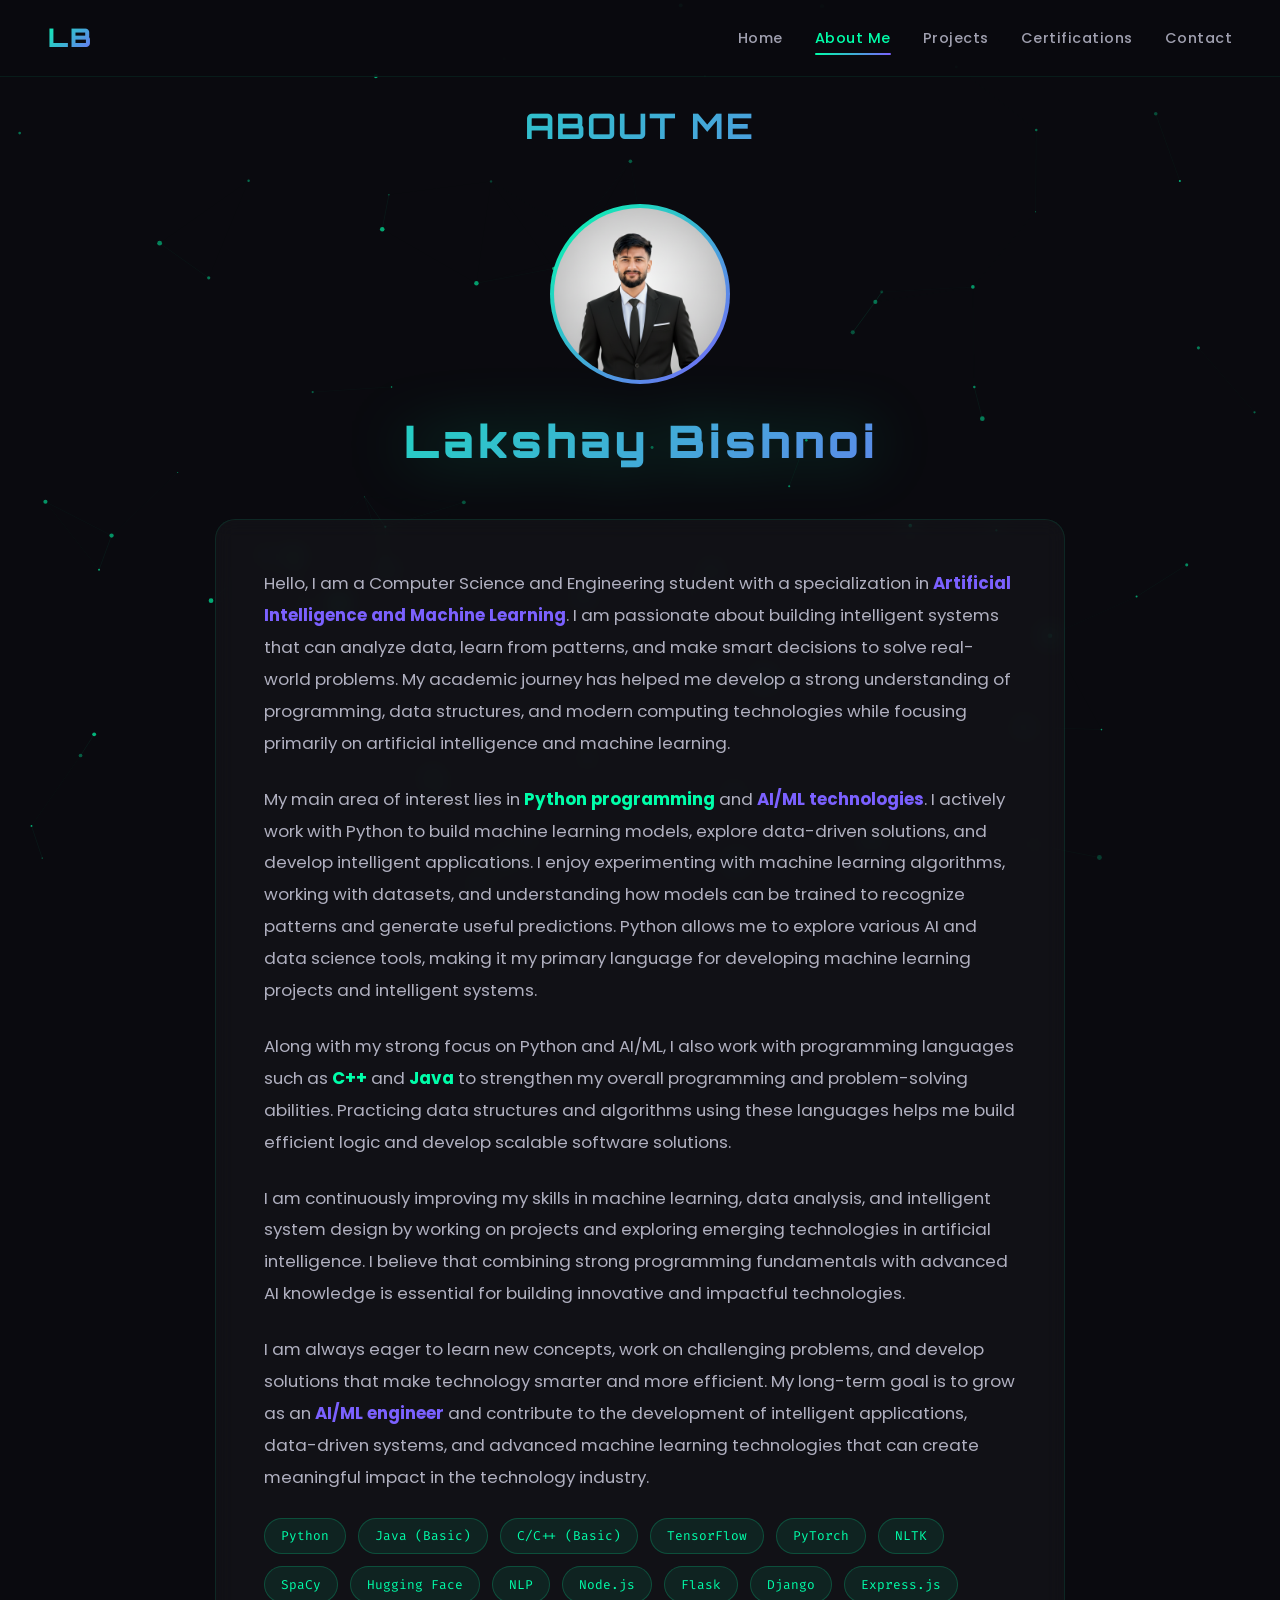
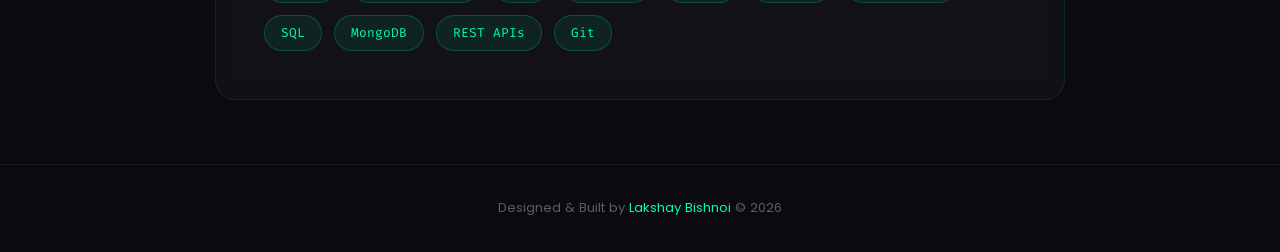
==== about.html @ dfe82d20 "Initial protfolio commit" ====
<!DOCTYPE html>
<html lang="en">
<head>
  <meta charset="UTF-8" />
  <meta name="viewport" content="width=device-width, initial-scale=1.0" />
  <title>About Me | Lakshay Bishnoi</title>
  <meta name="description" content="About Lakshay Bishnoi — CSE student, AI/ML enthusiast, and backend developer." />

  <link rel="preconnect" href="https://fonts.googleapis.com" />
  <link rel="preconnect" href="https://fonts.gstatic.com" crossorigin />
  <link href="https://fonts.googleapis.com/css2?family=Orbitron:wght@400;600;700;900&family=Poppins:wght@300;400;500;600;700&family=Fira+Code:wght@400;500&display=swap" rel="stylesheet" />

  <link rel="stylesheet" href="style.css" />
</head>
<body>

  <canvas id="particles-canvas"></canvas>

  <!-- Navigation -->
  <nav class="navbar">
    <a href="index.html" class="nav-logo">LB</a>
    <div class="hamburger">
      <span></span>
      <span></span>
      <span></span>
    </div>
    <ul class="nav-links">
      <li><a href="index.html">Home</a></li>
      <li><a href="about.html" class="active">About Me</a></li>
      <li><a href="projects.html">Projects</a></li>
      <li><a href="certifications.html">Certifications</a></li>
      <li><a href="contact.html">Contact</a></li>
    </ul>
  </nav>

  <!-- ===== About Section ===== -->
  <section id="about" class="page-section">
    <h2 class="section-title reveal">About Me</h2>

    <!-- Profile Photo -->
    <div class="profile-card reveal">
      <div class="profile-img-wrapper">
        <img src="imgs/1761289062014.jpg.jpeg" alt="Lakshay Bishnoi" class="profile-img" />
      </div>
      <h3 class="profile-name-hero">Lakshay Bishnoi</h3>
    </div>

    <div class="about-content reveal">
      <p class="about-text">
        Hello, I am a Computer Science and Engineering student with a specialization in <strong style="color:#7b61ff;">Artificial Intelligence and Machine Learning</strong>. I am passionate about building intelligent systems that can analyze data, learn from patterns, and make smart decisions to solve real-world problems. My academic journey has helped me develop a strong understanding of programming, data structures, and modern computing technologies while focusing primarily on artificial intelligence and machine learning.
      </p>
      <p class="about-text">
        My main area of interest lies in <strong style="color:#00ffaa;">Python programming</strong> and <strong style="color:#7b61ff;">AI/ML technologies</strong>. I actively work with Python to build machine learning models, explore data-driven solutions, and develop intelligent applications. I enjoy experimenting with machine learning algorithms, working with datasets, and understanding how models can be trained to recognize patterns and generate useful predictions. Python allows me to explore various AI and data science tools, making it my primary language for developing machine learning projects and intelligent systems.
      </p>
      <p class="about-text">
        Along with my strong focus on Python and AI/ML, I also work with programming languages such as <strong style="color:#00ffaa;">C++</strong> and <strong style="color:#00ffaa;">Java</strong> to strengthen my overall programming and problem-solving abilities. Practicing data structures and algorithms using these languages helps me build efficient logic and develop scalable software solutions.
      </p>
      <p class="about-text">
        I am continuously improving my skills in machine learning, data analysis, and intelligent system design by working on projects and exploring emerging technologies in artificial intelligence. I believe that combining strong programming fundamentals with advanced AI knowledge is essential for building innovative and impactful technologies.
      </p>
      <p class="about-text">
        I am always eager to learn new concepts, work on challenging problems, and develop solutions that make technology smarter and more efficient. My long-term goal is to grow as an <strong style="color:#7b61ff;">AI/ML engineer</strong> and contribute to the development of intelligent applications, data-driven systems, and advanced machine learning technologies that can create meaningful impact in the technology industry.
      </p>
      <div class="tech-stack">
        <span class="tech-tag">Python</span>
        <span class="tech-tag">Java (Basic)</span>
        <span class="tech-tag">C/C++ (Basic)</span>
        <span class="tech-tag">TensorFlow</span>
        <span class="tech-tag">PyTorch</span>
        <span class="tech-tag">NLTK</span>
        <span class="tech-tag">SpaCy</span>
        <span class="tech-tag">Hugging Face</span>
        <span class="tech-tag">NLP</span>
        <span class="tech-tag">Node.js</span>
        <span class="tech-tag">Flask</span>
        <span class="tech-tag">Django</span>
        <span class="tech-tag">Express.js</span>
        <span class="tech-tag">SQL</span>
        <span class="tech-tag">MongoDB</span>
        <span class="tech-tag">REST APIs</span>
        <span class="tech-tag">Git</span>
      </div>
    </div>
  </section>

  <footer class="footer">
    <p>Designed &amp; Built by <span>Lakshay Bishnoi</span> &copy; 2026</p>
  </footer>

  <script src="script.js"></script>
</body>
</html>
---- style.css ----
/* ===== CSS Reset & Base ===== */
*,
*::before,
*::after {
  margin: 0;
  padding: 0;
  box-sizing: border-box;
}

html {
  scroll-behavior: smooth;
  font-size: 16px;
}

body {
  font-family: 'Poppins', sans-serif;
  background: #0a0a0f;
  color: #e0e0e0;
  overflow-x: hidden;
  line-height: 1.7;
}

a {
  text-decoration: none;
  color: inherit;
}

ul {
  list-style: none;
}

/* ===== Animated Background Canvas ===== */
#particles-canvas {
  position: fixed;
  top: 0;
  left: 0;
  width: 100%;
  height: 100%;
  z-index: 0;
  pointer-events: none;
}

/* ===== Navigation ===== */
.navbar {
  position: fixed;
  top: 0;
  right: 0;
  left: 0;
  z-index: 1000;
  display: flex;
  justify-content: space-between;
  align-items: center;
  padding: 1rem 3rem;
  background: rgba(10, 10, 15, 0.85);
  backdrop-filter: blur(12px);
  border-bottom: 1px solid rgba(0, 255, 170, 0.08);
  transition: background 0.3s ease;
}

.nav-logo {
  font-family: 'Orbitron', sans-serif;
  font-size: 1.6rem;
  font-weight: 900;
  background: linear-gradient(135deg, #00ffaa, #7b61ff);
  -webkit-background-clip: text;
  -webkit-text-fill-color: transparent;
  background-clip: text;
  letter-spacing: 2px;
  transition: filter 0.3s ease;
}

.nav-logo:hover {
  filter: brightness(1.3) drop-shadow(0 0 10px rgba(0, 255, 170, 0.4));
}

.navbar.scrolled {
  background: rgba(10, 10, 15, 0.95);
  box-shadow: 0 2px 30px rgba(0, 255, 170, 0.06);
}

.nav-links {
  display: flex;
  gap: 2rem;
  align-items: center;
}

.nav-links a {
  font-family: 'Poppins', sans-serif;
  font-size: 0.9rem;
  font-weight: 500;
  color: #a0a0b0;
  letter-spacing: 0.5px;
  padding: 0.4rem 0;
  position: relative;
  transition: color 0.3s ease;
}

.nav-links a::after {
  content: '';
  position: absolute;
  bottom: 0;
  left: 0;
  width: 0;
  height: 2px;
  background: linear-gradient(90deg, #00ffaa, #7b61ff);
  transition: width 0.3s ease;
  border-radius: 2px;
}

.nav-links a:hover {
  color: #00ffaa;
}

.nav-links a:hover::after,
.nav-links a.active::after {
  width: 100%;
}

.nav-links a.active {
  color: #00ffaa;
}

/* Hamburger Menu */
.hamburger {
  display: none;
  flex-direction: column;
  gap: 5px;
  cursor: pointer;
  z-index: 1001;
  padding: 5px;
}

.hamburger span {
  width: 28px;
  height: 3px;
  background: #00ffaa;
  border-radius: 3px;
  transition: all 0.3s ease;
}

.hamburger.active span:nth-child(1) {
  transform: rotate(45deg) translate(5px, 6px);
}

.hamburger.active span:nth-child(2) {
  opacity: 0;
}

.hamburger.active span:nth-child(3) {
  transform: rotate(-45deg) translate(5px, -6px);
}

/* ===== Sections Common ===== */
section {
  position: relative;
  z-index: 1;
  min-height: 100vh;
  padding: 7rem 5% 4rem;
}

.page-section {
  display: flex;
  flex-direction: column;
  justify-content: center;
  padding-top: 6rem;
}

.section-title {
  font-family: 'Orbitron', sans-serif;
  font-size: 2.2rem;
  font-weight: 700;
  text-align: center;
  margin-bottom: 3rem;
  background: linear-gradient(135deg, #00ffaa, #7b61ff);
  -webkit-background-clip: text;
  -webkit-text-fill-color: transparent;
  background-clip: text;
  letter-spacing: 2px;
  text-transform: uppercase;
}

/* ===== Hero / Home Section ===== */
.hero {
  display: flex;
  flex-direction: column;
  justify-content: center;
  align-items: center;
  min-height: 100vh;
  text-align: center;
  padding-top: 0;
}

.hero-subtitle {
  font-family: 'Poppins', sans-serif;
  font-size: 1.1rem;
  color: #a0a0b0;
  letter-spacing: 4px;
  text-transform: uppercase;
  margin-bottom: 1rem;
  opacity: 0;
  animation: fadeInUp 1s ease 0.3s forwards;
}

.hero-name {
  font-family: 'Orbitron', sans-serif;
  font-size: clamp(2.8rem, 8vw, 6rem);
  font-weight: 900;
  letter-spacing: 4px;
  line-height: 1.1;
  margin-bottom: 1.2rem;
  position: relative;
  background: linear-gradient(135deg, #00ffaa 0%, #7b61ff 50%, #00ffaa 100%);
  background-size: 200% auto;
  -webkit-background-clip: text;
  -webkit-text-fill-color: transparent;
  background-clip: text;
  animation: gradientShift 4s ease infinite, fadeInUp 1s ease 0.5s forwards, glowPulse 3s ease-in-out infinite;
  opacity: 0;
  filter: drop-shadow(0 0 30px rgba(0, 255, 170, 0.3));
}

.hero-tagline {
  font-family: 'Fira Code', monospace;
  font-size: 1.05rem;
  color: #7a7a8e;
  margin-bottom: 2.5rem;
  opacity: 0;
  animation: fadeInUp 1s ease 0.7s forwards;
}

.hero-tagline .cursor {
  display: inline-block;
  width: 2px;
  height: 1.1em;
  background: #00ffaa;
  margin-left: 2px;
  animation: blink 1s step-end infinite;
  vertical-align: text-bottom;
}

.hero-cta {
  display: inline-block;
  padding: 0.85rem 2.5rem;
  border: 2px solid #00ffaa;
  border-radius: 50px;
  font-family: 'Poppins', sans-serif;
  font-size: 0.95rem;
  font-weight: 600;
  color: #00ffaa;
  letter-spacing: 1px;
  transition: all 0.4s ease;
  opacity: 0;
  animation: fadeInUp 1s ease 0.9s forwards;
  position: relative;
  overflow: hidden;
}

.hero-cta::before {
  content: '';
  position: absolute;
  top: 0;
  left: -100%;
  width: 100%;
  height: 100%;
  background: linear-gradient(135deg, #00ffaa, #7b61ff);
  transition: left 0.4s ease;
  z-index: -1;
}

.hero-cta:hover {
  color: #0a0a0f;
  border-color: transparent;
  transform: translateY(-2px);
  box-shadow: 0 8px 30px rgba(0, 255, 170, 0.3);
}

.hero-cta:hover::before {
  left: 0;
}

/* ===== Profile Photo Card ===== */
.profile-card {
  text-align: center;
  margin-bottom: 2.5rem;
}

.profile-img-wrapper {
  width: 180px;
  height: 180px;
  margin: 0 auto 1.2rem;
  border-radius: 50%;
  padding: 4px;
  background: linear-gradient(135deg, #00ffaa, #7b61ff);
  display: flex;
  align-items: center;
  justify-content: center;
  transition: transform 0.4s ease, box-shadow 0.4s ease;
}

.profile-img-wrapper:hover {
  transform: scale(1.05);
  box-shadow: 0 0 40px rgba(0, 255, 170, 0.3), 0 0 80px rgba(123, 97, 255, 0.15);
}

.profile-img {
  width: 100%;
  height: 100%;
  border-radius: 50%;
  object-fit: cover;
  background: #0a0a0f;
}

.profile-name {
  font-family: 'Orbitron', sans-serif;
  font-size: 1.5rem;
  font-weight: 700;
  background: linear-gradient(135deg, #00ffaa, #7b61ff);
  -webkit-background-clip: text;
  -webkit-text-fill-color: transparent;
  background-clip: text;
  letter-spacing: 2px;
}

.profile-name-hero {
  font-family: 'Orbitron', sans-serif;
  font-size: clamp(1.8rem, 4vw, 2.8rem);
  font-weight: 900;
  letter-spacing: 4px;
  margin-top: 1rem;
  background: linear-gradient(135deg, #00ffaa 0%, #7b61ff 50%, #00ffaa 100%);
  background-size: 200% auto;
  -webkit-background-clip: text;
  -webkit-text-fill-color: transparent;
  background-clip: text;
  animation: gradientShift 4s ease infinite, glowPulse 3s ease-in-out infinite;
  filter: drop-shadow(0 0 30px rgba(0, 255, 170, 0.3));
}

/* ===== About Section ===== */
.about-content {
  max-width: 850px;
  margin: 0 auto;
  background: rgba(255, 255, 255, 0.03);
  border: 1px solid rgba(0, 255, 170, 0.1);
  border-radius: 20px;
  padding: 3rem;
  backdrop-filter: blur(10px);
  transition: transform 0.3s ease, box-shadow 0.3s ease;
}

.about-content:hover {
  transform: translateY(-5px);
  box-shadow: 0 15px 50px rgba(0, 255, 170, 0.08);
}

.about-text {
  font-size: 1.05rem;
  color: #b0b0c0;
  margin-bottom: 1.5rem;
  line-height: 1.9;
}

.about-text:last-child {
  margin-bottom: 0;
}

.tech-stack {
  display: flex;
  flex-wrap: wrap;
  gap: 0.75rem;
  margin-top: 1.5rem;
}

.tech-tag {
  padding: 0.4rem 1rem;
  background: rgba(0, 255, 170, 0.08);
  border: 1px solid rgba(0, 255, 170, 0.2);
  border-radius: 25px;
  font-family: 'Fira Code', monospace;
  font-size: 0.8rem;
  color: #00ffaa;
  transition: all 0.3s ease;
}

.tech-tag:hover {
  background: rgba(0, 255, 170, 0.15);
  transform: translateY(-2px);
  box-shadow: 0 5px 15px rgba(0, 255, 170, 0.1);
}

/* ===== Projects Section ===== */
.projects-grid {
  display: grid;
  grid-template-columns: repeat(auto-fit, minmax(320px, 1fr));
  gap: 2rem;
  max-width: 1200px;
  margin: 0 auto;
}

.project-card {
  background: rgba(255, 255, 255, 0.03);
  border: 1px solid rgba(123, 97, 255, 0.15);
  border-radius: 16px;
  padding: 2rem;
  transition: all 0.4s ease;
  position: relative;
  overflow: hidden;
}

.project-card::before {
  content: '';
  position: absolute;
  top: 0;
  left: 0;
  right: 0;
  height: 3px;
  background: linear-gradient(90deg, #00ffaa, #7b61ff);
  transform: scaleX(0);
  transition: transform 0.4s ease;
  transform-origin: left;
}

.project-card:hover {
  transform: translateY(-8px);
  border-color: rgba(0, 255, 170, 0.3);
  box-shadow: 0 20px 60px rgba(0, 255, 170, 0.08);
}

.project-card:hover::before {
  transform: scaleX(1);
}

.project-icon {
  font-size: 2.2rem;
  margin-bottom: 1rem;
}

.project-title {
  font-family: 'Orbitron', sans-serif;
  font-size: 1.15rem;
  font-weight: 700;
  color: #f0f0f0;
  margin-bottom: 0.8rem;
}

.project-desc {
  font-size: 0.92rem;
  color: #8a8a9e;
  margin-bottom: 1.5rem;
  line-height: 1.7;
}

.project-tech {
  display: flex;
  flex-wrap: wrap;
  gap: 0.5rem;
  margin-bottom: 1.5rem;
}

.project-tech span {
  padding: 0.25rem 0.7rem;
  background: rgba(123, 97, 255, 0.1);
  border-radius: 12px;
  font-family: 'Fira Code', monospace;
  font-size: 0.72rem;
  color: #7b61ff;
}

.project-link {
  display: inline-flex;
  align-items: center;
  gap: 0.5rem;
  font-size: 0.9rem;
  font-weight: 500;
  color: #00ffaa;
  transition: all 0.3s ease;
}

.project-link:hover {
  gap: 0.8rem;
  filter: brightness(1.2);
}

.project-link svg {
  width: 18px;
  height: 18px;
  transition: transform 0.3s ease;
}

.project-link:hover svg {
  transform: translateX(3px);
}

.project-links {
  display: flex;
  gap: 1.5rem;
  flex-wrap: wrap;
}

.live-link {
  color: #7b61ff;
}

.live-link:hover {
  filter: brightness(1.3);
}

/* ===== Certifications Section ===== */
.certs-grid {
  display: grid;
  grid-template-columns: repeat(auto-fit, minmax(280px, 1fr));
  gap: 1.8rem;
  max-width: 1200px;
  margin: 0 auto;
}

.cert-card {
  background: rgba(255, 255, 255, 0.03);
  border: 1px solid rgba(123, 97, 255, 0.12);
  border-radius: 16px;
  padding: 1.8rem;
  text-align: center;
  transition: all 0.4s ease;
  position: relative;
  overflow: hidden;
}

.cert-card::after {
  content: '';
  position: absolute;
  inset: 0;
  background: linear-gradient(135deg, rgba(0, 255, 170, 0.05), rgba(123, 97, 255, 0.05));
  opacity: 0;
  transition: opacity 0.4s ease;
}

.cert-card:hover {
  transform: translateY(-8px) scale(1.02);
  border-color: rgba(0, 255, 170, 0.25);
  box-shadow: 0 20px 50px rgba(0, 255, 170, 0.1);
}

.cert-card:hover::after {
  opacity: 1;
}

.cert-card > * {
  position: relative;
  z-index: 1;
}

.cert-icon {
  font-size: 2.5rem;
  margin-bottom: 1rem;
  display: block;
}

.cert-img {
  width: 100%;
  border-radius: 10px;
  margin-bottom: 1rem;
  object-fit: cover;
  transition: transform 0.4s ease;
}

.cert-card:hover .cert-img {
  transform: scale(1.03);
}

.cert-title {
  font-family: 'Orbitron', sans-serif;
  font-size: 0.95rem;
  font-weight: 600;
  color: #e0e0e0;
  margin-bottom: 0.5rem;
}

.cert-issuer {
  font-size: 0.82rem;
  color: #7a7a8e;
  margin-bottom: 0.3rem;
}

.cert-download {
  display: inline-block;
  margin-top: 0.8rem;
  padding: 0.45rem 1.1rem;
  font-size: 0.8rem;
  font-family: 'Fira Code', monospace;
  color: #00ffaa;
  border: 1px solid #00ffaa;
  border-radius: 6px;
  text-decoration: none;
  transition: background 0.3s, color 0.3s, box-shadow 0.3s;
}
.cert-download:hover {
  background: #00ffaa;
  color: #0a0a0f;
  box-shadow: 0 0 12px rgba(0, 255, 170, 0.4);
}

.cert-date {
  font-family: 'Fira Code', monospace;
  font-size: 0.75rem;
  color: #00ffaa;
  opacity: 0.7;
}

/* ===== Download CV Button ===== */
.download-cv-btn {
  position: fixed;
  bottom: 2rem;
  left: 2rem;
  display: flex;
  align-items: center;
  gap: 0.5rem;
  padding: 0.7rem 1.4rem;
  font-family: 'Fira Code', monospace;
  font-size: 0.85rem;
  color: #00ffaa;
  background: rgba(10, 10, 15, 0.85);
  border: 1px solid #00ffaa;
  border-radius: 8px;
  text-decoration: none;
  backdrop-filter: blur(10px);
  transition: background 0.3s, color 0.3s, box-shadow 0.3s, transform 0.3s;
  z-index: 999;
}
.download-cv-btn:hover {
  background: #00ffaa;
  color: #0a0a0f;
  box-shadow: 0 0 20px rgba(0, 255, 170, 0.5);
  transform: translateY(-2px);
}
.download-cv-btn svg {
  flex-shrink: 0;
}

/* ===== Download Portfolio Button (Lower Right) ===== */
.download-portfolio-btn {
  position: fixed;
  bottom: 2rem;
  right: 2rem;
  width: 50px;
  height: 50px;
  display: flex;
  align-items: center;
  justify-content: center;
  color: #00ffaa;
  background: rgba(10, 10, 15, 0.85);
  border: 1px solid #00ffaa;
  border-radius: 50%;
  cursor: pointer;
  backdrop-filter: blur(10px);
  transition: background 0.3s, color 0.3s, box-shadow 0.3s, transform 0.3s;
  z-index: 999;
}
.download-portfolio-btn:hover {
  background: #00ffaa;
  color: #0a0a0f;
  box-shadow: 0 0 20px rgba(0, 255, 170, 0.5);
  transform: translateY(-2px);
}

@media print {
  .navbar, .download-cv-btn, .download-portfolio-btn, #particles-canvas, .footer {
    display: none !important;
  }
  body {
    background: #fff;
    color: #111;
  }
  .hero-name {
    background: none;
    -webkit-text-fill-color: #111;
    color: #111;
  }
}

/* ===== Contact Section ===== */
.contact-wrapper {
  max-width: 700px;
  margin: 0 auto;
  text-align: center;
}

.contact-text {
  font-size: 1.1rem;
  color: #8a8a9e;
  margin-bottom: 2.5rem;
  line-height: 1.8;
}

.contact-links {
  display: flex;
  justify-content: center;
  gap: 2rem;
  flex-wrap: wrap;
}

.contact-item {
  display: flex;
  flex-direction: column;
  align-items: center;
  gap: 0.7rem;
  padding: 1.5rem 2rem;
  background: rgba(255, 255, 255, 0.03);
  border: 1px solid rgba(123, 97, 255, 0.12);
  border-radius: 16px;
  transition: all 0.4s ease;
  min-width: 150px;
}

.contact-item:hover {
  transform: translateY(-8px);
  border-color: rgba(0, 255, 170, 0.3);
  box-shadow: 0 15px 40px rgba(0, 255, 170, 0.1);
  background: rgba(0, 255, 170, 0.05);
}

.contact-item svg {
  width: 32px;
  height: 32px;
  fill: #00ffaa;
  transition: all 0.3s ease;
}

.contact-item:hover svg {
  transform: scale(1.15);
  filter: drop-shadow(0 0 8px rgba(0, 255, 170, 0.5));
}

.contact-item span {
  font-size: 0.85rem;
  font-weight: 500;
  color: #b0b0c0;
}

/* ===== Footer ===== */
.footer {
  position: relative;
  z-index: 1;
  text-align: center;
  padding: 2rem;
  border-top: 1px solid rgba(255, 255, 255, 0.05);
  font-size: 0.82rem;
  color: #5a5a6e;
}

.footer span {
  color: #00ffaa;
}

/* ===== Scroll Reveal Animations ===== */
.reveal {
  opacity: 0;
  transform: translateY(40px);
  transition: all 0.8s cubic-bezier(0.25, 0.46, 0.45, 0.94);
}

.reveal.visible {
  opacity: 1;
  transform: translateY(0);
}

/* ===== Keyframes ===== */
@keyframes fadeInUp {
  from {
    opacity: 0;
    transform: translateY(30px);
  }
  to {
    opacity: 1;
    transform: translateY(0);
  }
}

@keyframes gradientShift {
  0%, 100% {
    background-position: 0% center;
  }
  50% {
    background-position: 200% center;
  }
}

@keyframes glowPulse {
  0%, 100% {
    filter: drop-shadow(0 0 20px rgba(0, 255, 170, 0.25));
  }
  50% {
    filter: drop-shadow(0 0 40px rgba(0, 255, 170, 0.45));
  }
}

@keyframes blink {
  50% {
    opacity: 0;
  }
}

/* ===== Scrollbar ===== */
::-webkit-scrollbar {
  width: 8px;
}

::-webkit-scrollbar-track {
  background: #0a0a0f;
}

::-webkit-scrollbar-thumb {
  background: linear-gradient(180deg, #00ffaa, #7b61ff);
  border-radius: 10px;
}

/* ===== Responsive ===== */
/* ===== Page Transition ===== */
.page-section .section-title,
.page-section .about-content,
.page-section .projects-grid,
.page-section .certs-grid,
.page-section .contact-wrapper {
  animation: fadeInUp 0.8s ease forwards;
}

@media (max-width: 768px) {
  .navbar {
    padding: 1rem 1.5rem;
    justify-content: space-between;
  }

  .nav-links {
    position: fixed;
    top: 0;
    right: -100%;
    width: 70%;
    max-width: 300px;
    height: 100vh;
    flex-direction: column;
    justify-content: center;
    gap: 2.5rem;
    background: rgba(10, 10, 15, 0.97);
    backdrop-filter: blur(20px);
    border-left: 1px solid rgba(0, 255, 170, 0.1);
    transition: right 0.4s ease;
    padding: 2rem;
  }

  .nav-links.open {
    right: 0;
  }

  .nav-links a {
    font-size: 1.1rem;
  }

  .hamburger {
    display: flex;
  }

  section {
    padding: 5rem 1.2rem 3rem;
  }

  .section-title {
    font-size: 1.6rem;
  }

  .about-content {
    padding: 2rem 1.5rem;
  }

  .projects-grid {
    grid-template-columns: 1fr;
  }

  .certs-grid {
    grid-template-columns: 1fr 1fr;
  }

  .contact-links {
    gap: 1rem;
  }

  .contact-item {
    min-width: 120px;
    padding: 1.2rem 1.5rem;
  }
}

@media (max-width: 480px) {
  .hero-name {
    letter-spacing: 1px;
  }

  .hero-subtitle {
    font-size: 0.85rem;
    letter-spacing: 2px;
  }

  .certs-grid {
    grid-template-columns: 1fr;
  }
}
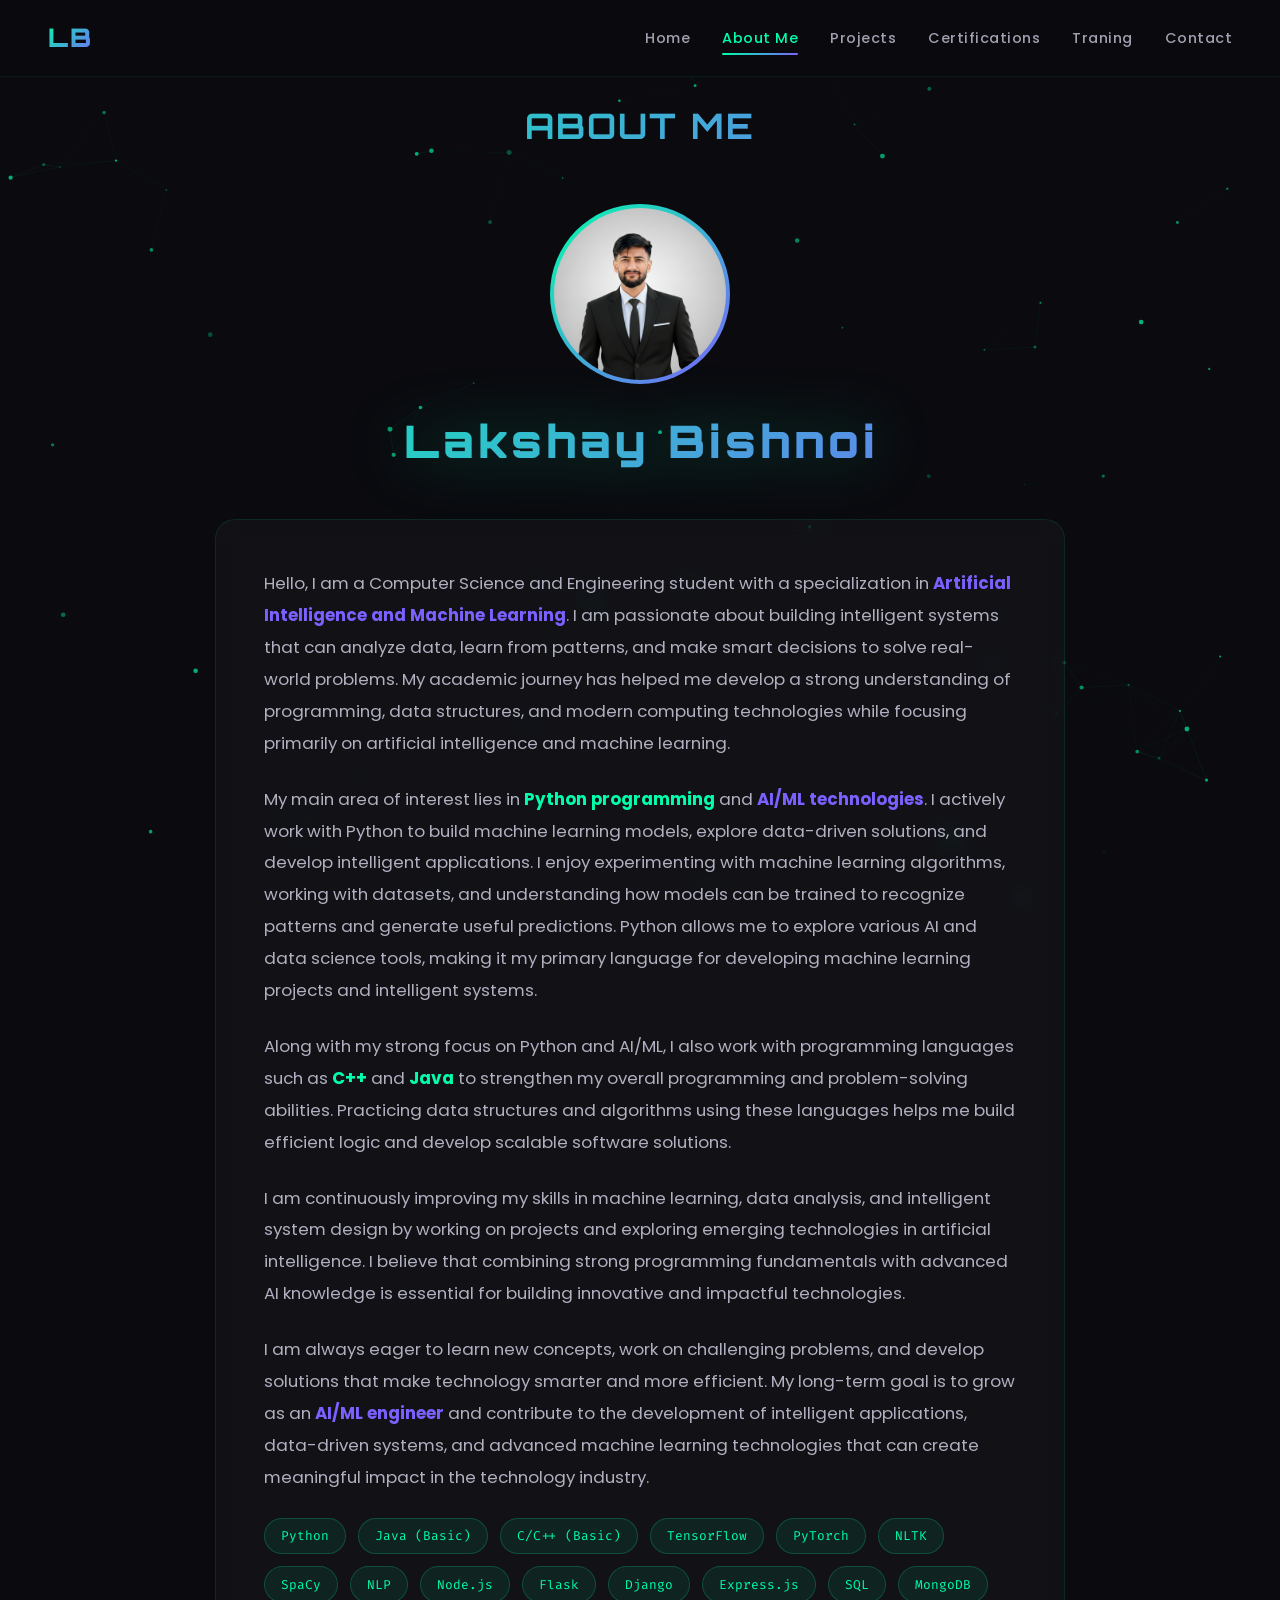
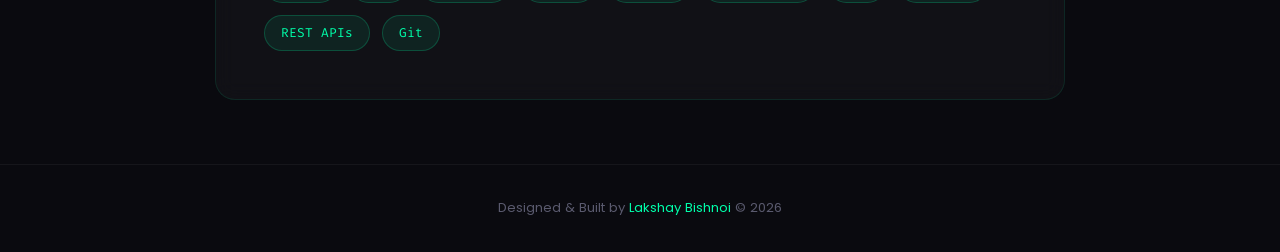
==== commit 9dc79a55: "Updated portfolio" ====
--- a/about.html
+++ b/about.html
@@ -29,6 +29,7 @@
       <li><a href="about.html" class="active">About Me</a></li>
       <li><a href="projects.html">Projects</a></li>
       <li><a href="certifications.html">Certifications</a></li>
+      <li><a href="traning.html">Traning</a></li>
       <li><a href="contact.html">Contact</a></li>
     </ul>
   </nav>
@@ -69,7 +70,6 @@
         <span class="tech-tag">PyTorch</span>
         <span class="tech-tag">NLTK</span>
         <span class="tech-tag">SpaCy</span>
-        <span class="tech-tag">Hugging Face</span>
         <span class="tech-tag">NLP</span>
         <span class="tech-tag">Node.js</span>
         <span class="tech-tag">Flask</span>
--- a/style.css
+++ b/style.css
@@ -491,6 +491,34 @@
   transform: translateX(3px);
 }
 
+.read-more-btn {
+  display: inline-block;
+  margin: 1rem 0;
+  padding: 0.6rem 1.5rem;
+  font-size: 0.85rem;
+  font-family: 'Poppins', sans-serif;
+  font-weight: 600;
+  color: #00ffaa;
+  background: transparent;
+  border: 1px solid #00ffaa;
+  border-radius: 25px;
+  cursor: pointer;
+  transition: all 0.3s ease;
+  letter-spacing: 0.5px;
+  text-transform: uppercase;
+}
+
+.read-more-btn:hover {
+  background: #00ffaa;
+  color: #0a0a0f;
+  box-shadow: 0 0 15px rgba(0, 255, 170, 0.4);
+  transform: translateY(-2px);
+}
+
+.read-more-btn:active {
+  transform: translateY(0);
+}
+
 .project-links {
   display: flex;
   gap: 1.5rem;
@@ -503,6 +531,234 @@
 
 .live-link:hover {
   filter: brightness(1.3);
+}
+
+/* ===== Training Section ===== */
+.training-layout {
+  display: grid;
+  grid-template-columns: 1fr;
+  gap: 1.5rem;
+  align-items: center;
+  max-width: 900px;
+  margin: 0 auto 2.5rem;
+}
+
+.training-summary {
+  background: rgba(255, 255, 255, 0.03);
+  border: 1px solid rgba(0, 255, 170, 0.12);
+  border-radius: 16px;
+  padding: 2rem;
+  backdrop-filter: blur(8px);
+}
+
+.training-provider {
+  font-family: 'Fira Code', monospace;
+  font-size: 0.88rem;
+  color: #00ffaa;
+  margin-bottom: 1rem;
+}
+
+.training-overview {
+  font-size: 0.97rem;
+  color: #b0b0c0;
+  line-height: 1.85;
+  margin-bottom: 1.4rem;
+}
+
+.training-subtitle {
+  font-family: 'Orbitron', sans-serif;
+  font-size: 1rem;
+  letter-spacing: 1px;
+  text-transform: uppercase;
+  color: #e8e8ee;
+}
+
+.training-cert {
+  width: min(100%, 460px);
+  margin: 0 auto;
+  text-align: left;
+}
+
+.training-cert .cert-img {
+  aspect-ratio: 16 / 10;
+}
+
+.training-highlights {
+  max-width: 1100px;
+}
+
+/* ===== Project Details Modal ===== */
+.project-modal {
+  display: none;
+  position: fixed;
+  top: 0;
+  left: 0;
+  right: 0;
+  bottom: 0;
+  background: rgba(0, 0, 0, 0.7);
+  backdrop-filter: blur(5px);
+  z-index: 2000;
+  align-items: center;
+  justify-content: center;
+  padding: 2rem;
+  animation: fadeIn 0.3s ease;
+}
+
+.project-modal.active {
+  display: flex;
+}
+
+.modal-content {
+  background: rgba(10, 10, 15, 0.95);
+  border: 1px solid rgba(0, 255, 170, 0.2);
+  border-radius: 20px;
+  padding: 3rem;
+  max-width: 700px;
+  width: 100%;
+  max-height: 85vh;
+  overflow-y: auto;
+  position: relative;
+  backdrop-filter: blur(10px);
+  animation: slideUp 0.4s ease;
+}
+
+.modal-close {
+  position: absolute;
+  top: 1.5rem;
+  right: 1.5rem;
+  width: 40px;
+  height: 40px;
+  background: rgba(0, 255, 170, 0.1);
+  border: 1px solid rgba(0, 255, 170, 0.3);
+  border-radius: 50%;
+  font-size: 1.8rem;
+  color: #00ffaa;
+  cursor: pointer;
+  transition: all 0.3s ease;
+  display: flex;
+  align-items: center;
+  justify-content: center;
+  padding: 0;
+}
+
+.modal-close:hover {
+  background: #00ffaa;
+  color: #0a0a0f;
+  transform: rotate(90deg);
+}
+
+.modal-body {
+  text-align: center;
+}
+
+.modal-icon {
+  font-size: 4rem;
+  margin-bottom: 1.5rem;
+  display: block;
+}
+
+.modal-title {
+  font-family: 'Orbitron', sans-serif;
+  font-size: 2rem;
+  font-weight: 700;
+  color: #00ffaa;
+  margin-bottom: 1.5rem;
+  letter-spacing: 1px;
+}
+
+.modal-description {
+  font-size: 1rem;
+  color: #b0b0c0;
+  line-height: 1.9;
+  margin-bottom: 2rem;
+  text-align: left;
+}
+
+.modal-tech {
+  display: flex;
+  flex-wrap: wrap;
+  gap: 0.7rem;
+  margin-bottom: 2rem;
+  justify-content: center;
+}
+
+.modal-tech span {
+  padding: 0.4rem 1rem;
+  background: rgba(123, 97, 255, 0.15);
+  border: 1px solid rgba(0, 255, 170, 0.2);
+  border-radius: 20px;
+  font-family: 'Fira Code', monospace;
+  font-size: 0.8rem;
+  color: #7b61ff;
+  transition: all 0.3s ease;
+}
+
+.modal-tech span:hover {
+  background: rgba(0, 255, 170, 0.15);
+  color: #00ffaa;
+  border-color: rgba(0, 255, 170, 0.3);
+}
+
+.modal-links {
+  display: flex;
+  gap: 1rem;
+  justify-content: center;
+  flex-wrap: wrap;
+  margin-top: 2rem;
+  padding-top: 2rem;
+  border-top: 1px solid rgba(0, 255, 170, 0.1);
+}
+
+.modal-links a {
+  display: inline-flex;
+  align-items: center;
+  gap: 0.5rem;
+  padding: 0.7rem 1.5rem;
+  background: rgba(0, 255, 170, 0.1);
+  border: 1px solid #00ffaa;
+  border-radius: 8px;
+  color: #00ffaa;
+  font-weight: 600;
+  font-size: 0.9rem;
+  text-decoration: none;
+  transition: all 0.3s ease;
+}
+
+.modal-links a:hover {
+  background: #00ffaa;
+  color: #0a0a0f;
+  transform: translateY(-2px);
+  box-shadow: 0 8px 20px rgba(0, 255, 170, 0.3);
+}
+
+.modal-links a svg {
+  width: 18px;
+  height: 18px;
+  transition: transform 0.3s ease;
+}
+
+.modal-links a:hover svg {
+  transform: translateX(3px);
+}
+
+@keyframes slideUp {
+  from {
+    opacity: 0;
+    transform: translateY(30px);
+  }
+  to {
+    opacity: 1;
+    transform: translateY(0);
+  }
+}
+
+@keyframes fadeIn {
+  from {
+    opacity: 0;
+  }
+  to {
+    opacity: 1;
+  }
 }
 
 /* ===== Certifications Section ===== */
@@ -797,6 +1053,114 @@
   50% {
     opacity: 0;
   }
+}
+
+/* ===== Skills & Tools Section ===== */
+.skills-section {
+  min-height: auto;
+  padding: 4rem 5% !important;
+}
+
+.skills-tagline {
+  text-align: center;
+  font-family: 'Fira Code', monospace;
+  font-size: 1.2rem;
+  color: #7a7a8e;
+  margin-bottom: 4rem;
+  letter-spacing: 3px;
+  opacity: 0.9;
+}
+
+.skills-category {
+  margin-bottom: 4rem;
+}
+
+.skills-category:last-child {
+  margin-bottom: 0;
+}
+
+.category-title {
+  font-family: 'Orbitron', sans-serif;
+  font-size: 1.6rem;
+  font-weight: 700;
+  text-align: center;
+  margin-bottom: 2.5rem;
+  color: #9898aa;
+  text-transform: uppercase;
+  letter-spacing: 2px;
+}
+
+.skills-grid {
+  display: grid;
+  grid-template-columns: repeat(auto-fit, minmax(120px, 1fr));
+  gap: 1.5rem;
+  max-width: 1000px;
+  margin: 0 auto;
+  padding: 0 1rem;
+}
+
+.skill-card {
+  display: flex;
+  flex-direction: column;
+  align-items: center;
+  justify-content: center;
+  padding: 2rem 1.5rem;
+  background: rgba(255, 255, 255, 0.03);
+  border: 1px solid rgba(123, 97, 255, 0.15);
+  border-radius: 16px;
+  transition: all 0.4s ease;
+  position: relative;
+  overflow: hidden;
+  cursor: pointer;
+}
+
+.skill-card::before {
+  content: '';
+  position: absolute;
+  inset: 0;
+  background: linear-gradient(135deg, rgba(0, 255, 170, 0.1), rgba(123, 97, 255, 0.1));
+  opacity: 0;
+  transition: opacity 0.4s ease;
+}
+
+.skill-card:hover {
+  transform: translateY(-8px) scale(1.05);
+  border-color: rgba(0, 255, 170, 0.3);
+  box-shadow: 0 15px 40px rgba(0, 255, 170, 0.1);
+}
+
+.skill-card:hover::before {
+  opacity: 1;
+}
+
+.skill-icon {
+  font-size: 2.8rem;
+  margin-bottom: 1rem;
+  transition: transform 0.4s ease;
+  position: relative;
+  z-index: 1;
+}
+
+.skill-icon img {
+  width: 3rem;
+  height: 3rem;
+  object-fit: contain;
+  display: block;
+}
+
+.skill-card:hover .skill-icon {
+  transform: scale(1.2) rotate(5deg);
+}
+
+.skill-name {
+  font-family: 'Poppins', sans-serif;
+  font-size: 0.95rem;
+  font-weight: 600;
+  color: #e0e0e0;
+  text-align: center;
+  position: relative;
+  z-index: 1;
+  letter-spacing: 0.5px;
 }
 
 /* ===== Scrollbar ===== */
@@ -874,8 +1238,43 @@
     grid-template-columns: 1fr;
   }
 
+  .training-layout {
+    grid-template-columns: 1fr;
+    gap: 1.2rem;
+  }
+
+  .training-summary {
+    padding: 1.5rem;
+  }
+
   .certs-grid {
     grid-template-columns: 1fr 1fr;
+  }
+
+  .skills-grid {
+    grid-template-columns: repeat(auto-fit, minmax(100px, 1fr));
+    gap: 1rem;
+  }
+
+  .skill-card {
+    padding: 1.5rem 1rem;
+  }
+
+  .skill-icon {
+    font-size: 2.2rem;
+  }
+
+  .modal-content {
+    padding: 2rem;
+    max-height: 90vh;
+  }
+
+  .modal-title {
+    font-size: 1.5rem;
+  }
+
+  .modal-description {
+    font-size: 0.95rem;
   }
 
   .contact-links {
@@ -898,7 +1297,328 @@
     letter-spacing: 2px;
   }
 
+  .skills-grid {
+    grid-template-columns: repeat(3, 1fr);
+    gap: 0.8rem;
+  }
+
+  .skill-card {
+    padding: 1.2rem 0.8rem;
+  }
+
+  .skill-icon {
+    font-size: 1.8rem;
+  }
+
+  .skill-name {
+    font-size: 0.8rem;
+  }
+
+  .category-title {
+    font-size: 1.2rem;
+    margin-bottom: 1.5rem;
+  }
+
+  .skills-tagline {
+    font-size: 1rem;
+    margin-bottom: 2rem;
+  }
+
+  .modal-content {
+    padding: 1.5rem;
+    border-radius: 15px;
+    max-height: 95vh;
+  }
+
+  .modal-title {
+    font-size: 1.3rem;
+    margin-bottom: 1rem;
+  }
+
+  .modal-description {
+    font-size: 0.85rem;
+    line-height: 1.7;
+  }
+
+  .modal-icon {
+    font-size: 3rem;
+    margin-bottom: 1rem;
+  }
+
+  .modal-close {
+    width: 35px;
+    height: 35px;
+    font-size: 1.5rem;
+    top: 1rem;
+    right: 1rem;
+  }
+
+  .modal-tech {
+    gap: 0.5rem;
+  }
+
+  .modal-tech span {
+    font-size: 0.7rem;
+    padding: 0.3rem 0.7rem;
+  }
+
+  .modal-links {
+    flex-direction: column;
+    gap: 0.8rem;
+  }
+
+  .modal-links a {
+    width: 100%;
+    justify-content: center;
+    font-size: 0.85rem;
+  }
+
   .certs-grid {
     grid-template-columns: 1fr;
   }
 }
+
+/* ===== Project Detail Pages ===== */
+.project-detail-section {
+  position: relative;
+  z-index: 1;
+  padding: 7rem 5% 4rem;
+  min-height: 100vh;
+}
+
+.project-detail-container {
+  max-width: 900px;
+  margin: 0 auto;
+}
+
+.back-button {
+  display: inline-flex;
+  align-items: center;
+  gap: 0.5rem;
+  padding: 0.6rem 1.5rem;
+  margin-bottom: 2rem;
+  font-family: 'Poppins', sans-serif;
+  font-size: 0.95rem;
+  font-weight: 600;
+  color: #00ffaa;
+  text-decoration: none;
+  border: 1px solid #00ffaa;
+  border-radius: 25px;
+  transition: all 0.3s ease;
+}
+
+.back-button:hover {
+  background: rgba(0, 255, 170, 0.1);
+  transform: translateX(-3px);
+}
+
+.project-detail-header {
+  text-align: center;
+  margin-bottom: 3rem;
+  padding-bottom: 3rem;
+  border-bottom: 1px solid rgba(0, 255, 170, 0.1);
+}
+
+.project-detail-icon {
+  font-size: 4rem;
+  margin-bottom: 1.5rem;
+  display: block;
+}
+
+.project-detail-title {
+  font-family: 'Orbitron', sans-serif;
+  font-size: clamp(1.8rem, 5vw, 3rem);
+  font-weight: 900;
+  letter-spacing: 2px;
+  margin-bottom: 1rem;
+  background: linear-gradient(135deg, #00ffaa 0%, #7b61ff 50%, #00ffaa 100%);
+  background-size: 200% auto;
+  -webkit-background-clip: text;
+  -webkit-text-fill-color: transparent;
+  background-clip: text;
+}
+
+.project-detail-subtitle {
+  font-size: 1.2rem;
+  color: #8a8a9e;
+  font-weight: 300;
+  letter-spacing: 0.5px;
+}
+
+.project-detail-content {
+  display: flex;
+  flex-direction: column;
+  gap: 3rem;
+}
+
+.detail-section {
+  background: rgba(255, 255, 255, 0.03);
+  border: 1px solid rgba(0, 255, 170, 0.1);
+  border-radius: 16px;
+  padding: 2.5rem;
+  transition: all 0.4s ease;
+}
+
+.detail-section:hover {
+  border-color: rgba(0, 255, 170, 0.2);
+  box-shadow: 0 10px 40px rgba(0, 255, 170, 0.05);
+}
+
+.detail-section h2 {
+  font-family: 'Orbitron', sans-serif;
+  font-size: 1.5rem;
+  font-weight: 700;
+  color: #00ffaa;
+  margin-bottom: 1.5rem;
+  letter-spacing: 1px;
+}
+
+.detail-section p {
+  font-size: 1rem;
+  color: #b0b0c0;
+  line-height: 1.9;
+  margin-bottom: 1rem;
+}
+
+.detail-section p:last-child {
+  margin-bottom: 0;
+}
+
+.features-list {
+  list-style: none;
+  display: flex;
+  flex-direction: column;
+  gap: 1rem;
+}
+
+.features-list li {
+  font-size: 1rem;
+  color: #b0b0c0;
+  line-height: 1.7;
+  padding-left: 1.5rem;
+  position: relative;
+}
+
+.features-list li::before {
+  content: '▸';
+  position: absolute;
+  left: 0;
+  color: #00ffaa;
+  font-weight: bold;
+}
+
+.tech-details-grid {
+  display: grid;
+  grid-template-columns: repeat(auto-fit, minmax(200px, 1fr));
+  gap: 1.5rem;
+  margin-top: 1.5rem;
+}
+
+.tech-detail-card {
+  background: rgba(123, 97, 255, 0.08);
+  border: 1px solid rgba(0, 255, 170, 0.15);
+  border-radius: 12px;
+  padding: 1.5rem;
+  transition: all 0.3s ease;
+}
+
+.tech-detail-card:hover {
+  background: rgba(0, 255, 170, 0.1);
+  border-color: rgba(0, 255, 170, 0.3);
+  transform: translateY(-3px);
+}
+
+.tech-detail-card h3 {
+  font-family: 'Orbitron', sans-serif;
+  font-size: 1rem;
+  font-weight: 600;
+  color: #00ffaa;
+  margin-bottom: 0.5rem;
+}
+
+.tech-detail-card p {
+  font-size: 0.9rem;
+  color: #8a8a9e;
+  line-height: 1.6;
+  margin: 0;
+}
+
+.project-links-detail {
+  display: flex;
+  gap: 1.5rem;
+  flex-wrap: wrap;
+  margin-top: 1.5rem;
+}
+
+.detail-link {
+  display: inline-flex;
+  align-items: center;
+  gap: 0.7rem;
+  padding: 0.8rem 1.8rem;
+  background: rgba(0, 255, 170, 0.1);
+  border: 1px solid #00ffaa;
+  border-radius: 8px;
+  color: #00ffaa;
+  font-weight: 600;
+  font-size: 0.95rem;
+  text-decoration: none;
+  transition: all 0.3s ease;
+}
+
+.detail-link:hover {
+  background: #00ffaa;
+  color: #0a0a0f;
+  transform: translateY(-2px);
+  box-shadow: 0 8px 25px rgba(0, 255, 170, 0.3);
+}
+
+.detail-link svg {
+  width: 20px;
+  height: 20px;
+  flex-shrink: 0;
+  transition: transform 0.3s ease;
+}
+
+.detail-link:hover svg {
+  transform: translateX(3px);
+}
+
+@media (max-width: 768px) {
+  .project-detail-section {
+    padding: 5rem 1.5rem 3rem;
+  }
+
+  .detail-section {
+    padding: 1.5rem;
+  }
+
+  .detail-section h2 {
+    font-size: 1.2rem;
+  }
+
+  .tech-details-grid {
+    grid-template-columns: repeat(auto-fit, minmax(150px, 1fr));
+  }
+}
+
+@media (max-width: 480px) {
+  .project-detail-section {
+    padding: 4rem 1.2rem 2rem;
+  }
+
+  .project-detail-icon {
+    font-size: 3rem;
+  }
+
+  .project-detail-title {
+    font-size: 1.5rem;
+  }
+
+  .detail-section {
+    padding: 1.2rem;
+  }
+
+  .tech-details-grid {
+    grid-template-columns: 1fr;
+  }
+}
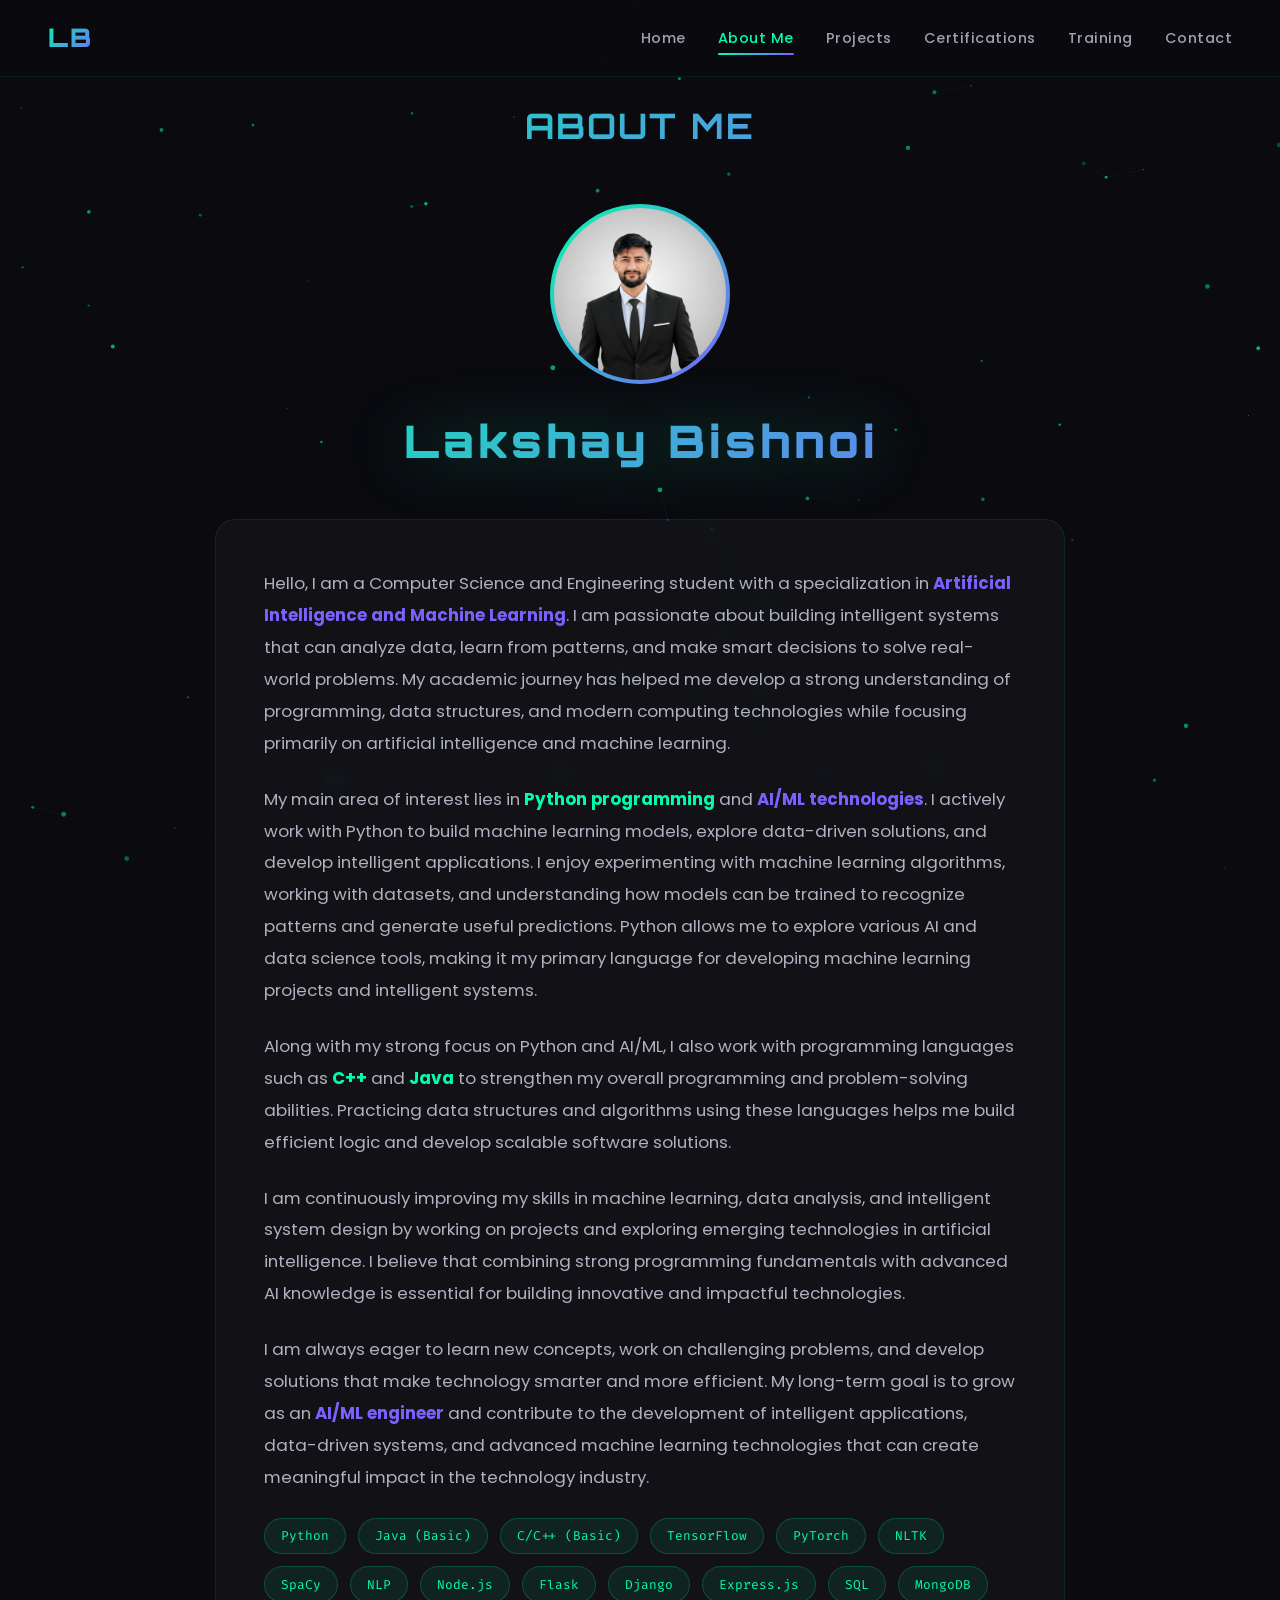
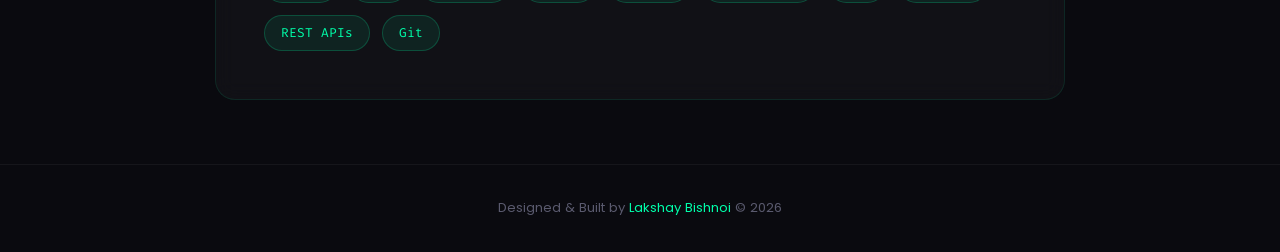
==== commit 66569cd2: "Fix Render ipAllowList issue" ====
--- a/about.html
+++ b/about.html
@@ -29,7 +29,7 @@
       <li><a href="about.html" class="active">About Me</a></li>
       <li><a href="projects.html">Projects</a></li>
       <li><a href="certifications.html">Certifications</a></li>
-      <li><a href="traning.html">Traning</a></li>
+      <li><a href="traning.html">Training</a></li>
       <li><a href="contact.html">Contact</a></li>
     </ul>
   </nav>
